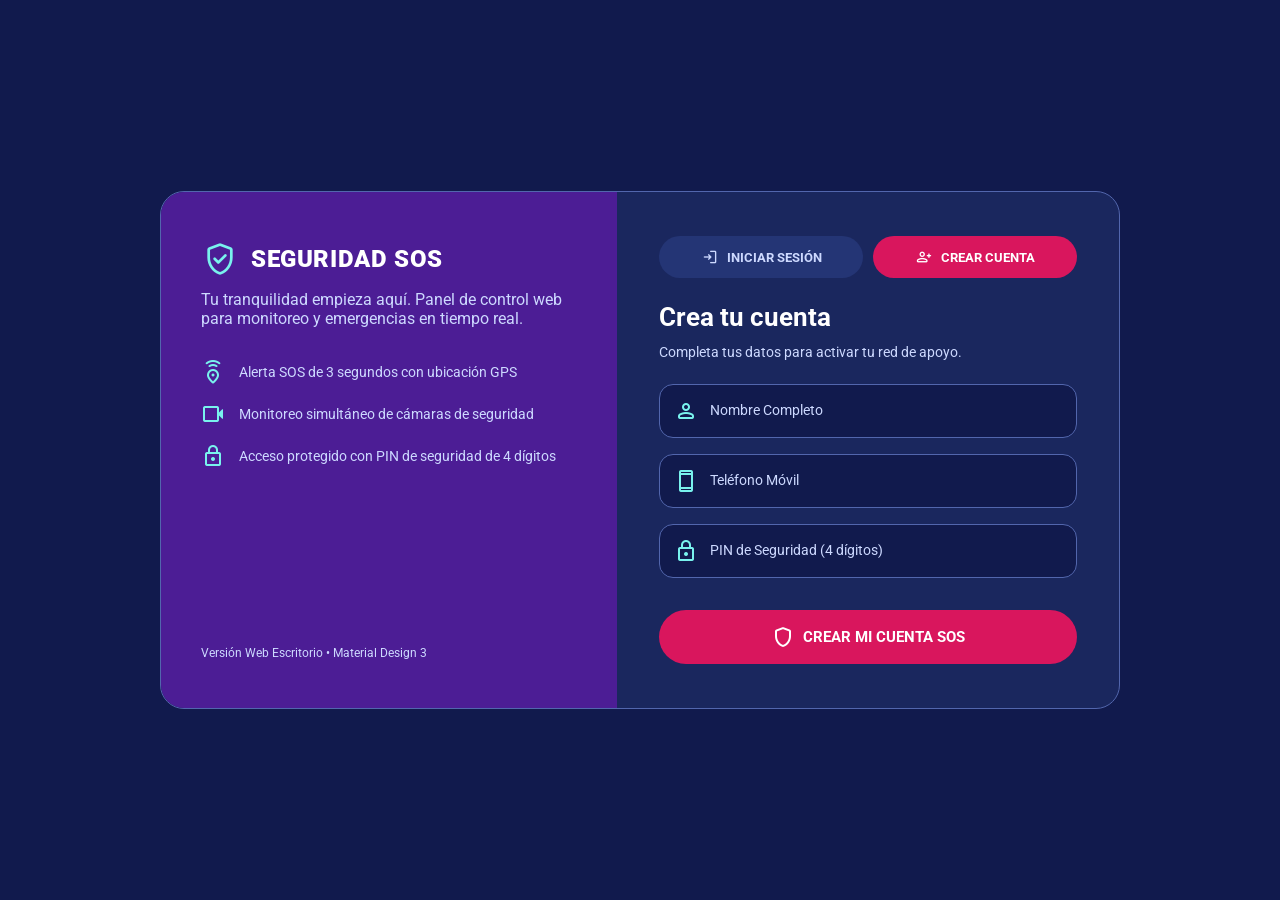
==== web/index.html @ 6afb874b "18 de noviembre actualizado" ====
<!DOCTYPE html>
<html lang="es">
<head>
    <meta charset="UTF-8">
    <meta name="viewport" content="width=device-width, initial-scale=1.0">
    <title>Seguridad SOS - Panel Web de Escritorio</title>
    <link rel="preconnect" href="https://fonts.googleapis.com">
    <link rel="preconnect" href="https://fonts.gstatic.com" crossorigin>
    <link href="https://fonts.googleapis.com/css2?family=Roboto:wght@400;500;700;900&display=swap" rel="stylesheet">
    <link href="https://fonts.googleapis.com/css2?family=Material+Symbols+Rounded:opsz,wght,FILL,GRAD@24,500,1,0" rel="stylesheet">
    <style>
        :root {
            /* Paleta de colores sólidos (Figma) */
            --bg-main: #111A4D;          /* Fondo principal */
            --bg-input-nav: #1A275E;     /* Campos y navegación */
            --bg-card: #243575;          /* Tarjetas y botones secundarios */
            --border-input: #5266AD;     /* Bordes de campos */
            --text-primary: #FFFFFF;     /* Títulos y texto principal */
            --text-secondary: #CDD9FF;   /* Texto secundario y descripciones */
            --accent-cyan: #79F2ED;      /* Enlaces y detalles destacados */
            --btn-primary: #D9165D;      /* Botones principales e indicadores activos */
            --zone-alert: #4C1D95;       /* Zonas de alerta y estados activos */
            --sos-red: #E11D48;          /* Botón circular SOS */
            --action-blue: #1665C1;      /* Acciones de llamar y compartir ubicación */

            --radius-xl: 24px;
            --radius-lg: 16px;
            --radius-pill: 100px;
        }

        * {
            box-sizing: border-box;
            margin: 0;
            padding: 0;
            font-family: 'Roboto', sans-serif;
        }

        body {
            background-color: var(--bg-main);
            color: var(--text-primary);
            min-height: 100vh;
            overflow-x: hidden;
        }

        /* Utilidades */
        .text-cyan { color: var(--accent-cyan); }
        .text-secondary { color: var(--text-secondary); }
        .text-sm { font-size: 14px; }
        .text-xs { font-size: 12px; }
        .mt-12 { margin-top: 12px; }
        .mt-16 { margin-top: 16px; }
        .mt-24 { margin-top: 24px; }

        /* =========================================================
           1. VISTA DE AUTENTICACIÓN (ESCRITORIO CENTRADO 2 COLUMNAS)
           ========================================================= */
        .auth-wrapper {
            min-height: 100vh;
            display: flex;
            align-items: center;
            justify-content: center;
            padding: 32px;
        }

        .auth-container {
            width: 100%;
            max-width: 960px;
            background-color: var(--bg-input-nav);
            border: 1px solid var(--border-input);
            border-radius: var(--radius-xl);
            display: grid;
            grid-template-columns: 1fr 1.1fr;
            overflow: hidden;
        }

        .auth-brand-panel {
            background-color: var(--zone-alert);
            padding: 48px 40px;
            display: flex;
            flex-direction: column;
            justify-content: space-between;
        }

        .brand-logo {
            display: flex;
            align-items: center;
            gap: 12px;
        }
        .brand-logo .material-symbols-rounded {
            font-size: 38px;
            color: var(--accent-cyan);
        }
        .brand-logo h1 {
            font-size: 24px;
            font-weight: 900;
            letter-spacing: 0.6px;
        }

        .brand-features {
            margin-top: 32px;
            display: flex;
            flex-direction: column;
            gap: 18px;
        }
        .brand-feature-item {
            display: flex;
            align-items: center;
            gap: 14px;
            font-size: 14px;
            color: var(--text-secondary);
        }

        .auth-form-panel {
            padding: 44px 42px;
        }

        .md3-tabs {
            display: flex;
            gap: 10px;
            margin-bottom: 24px;
        }
        .tab-btn {
            flex: 1;
            background-color: var(--bg-card);
            color: var(--text-secondary);
            border: none;
            border-radius: var(--radius-pill);
            padding: 12px 16px;
            font-size: 13px;
            font-weight: 700;
            cursor: pointer;
            display: flex;
            align-items: center;
            justify-content: center;
            gap: 8px;
        }
        .tab-btn.active {
            background-color: var(--btn-primary);
            color: var(--text-primary);
        }

        .auth-form { display: none; }
        .auth-form.active { display: block; }

        /* Campos de texto */
        .md3-text-field {
            position: relative;
            background-color: var(--bg-main);
            border: 1.5px solid var(--border-input);
            border-radius: 14px;
            margin-bottom: 16px;
            display: flex;
            align-items: center;
            padding: 8px 14px;
        }
        .md3-text-field:focus-within {
            border-color: var(--accent-cyan);
        }
        .md3-text-field .icon {
            color: var(--accent-cyan);
            margin-right: 12px;
        }
        .md3-text-field input {
            background: transparent;
            border: none;
            color: var(--text-primary);
            width: 100%;
            padding: 14px 0 4px;
            font-size: 15px;
            outline: none;
        }
        .md3-text-field label {
            position: absolute;
            left: 50px;
            top: 17px;
            color: var(--text-secondary);
            font-size: 14px;
            transition: 0.2s;
            pointer-events: none;
        }
        .md3-text-field input:focus ~ label,
        .md3-text-field input:not(:placeholder-shown) ~ label {
            top: 5px;
            font-size: 11px;
            color: var(--accent-cyan);
        }

        /* Botones */
        .md3-btn-primary {
            background-color: var(--btn-primary);
            color: var(--text-primary);
            border: none;
            width: 100%;
            padding: 15px 20px;
            border-radius: var(--radius-pill);
            font-size: 15px;
            font-weight: 700;
            cursor: pointer;
            display: inline-flex;
            align-items: center;
            justify-content: center;
            gap: 8px;
        }
        .md3-btn-secondary {
            background-color: var(--bg-card);
            color: var(--accent-cyan);
            border: none;
            padding: 13px 20px;
            border-radius: var(--radius-pill);
            font-size: 14px;
            font-weight: 700;
            cursor: pointer;
            display: inline-flex;
            align-items: center;
            justify-content: center;
            gap: 8px;
        }

        /* =========================================================
           2. LAYOUT PRINCIPAL DE ESCRITORIO (SIDEBAR + CONTENIDO)
           ========================================================= */
        .dashboard-layout {
            display: none;
            min-height: 100vh;
        }
        .dashboard-layout.active {
            display: grid;
            grid-template-columns: 260px 1fr;
        }

        /* Barra Lateral */
        .sidebar {
            background-color: var(--bg-input-nav);
            border-right: 1px solid var(--border-input);
            padding: 28px 20px;
            display: flex;
            flex-direction: column;
            justify-content: space-between;
            position: sticky;
            top: 0;
            height: 100vh;
        }

        .sidebar-nav {
            display: flex;
            flex-direction: column;
            gap: 8px;
            margin-top: 32px;
        }

        .nav-link {
            background: transparent;
            border: none;
            color: var(--text-secondary);
            padding: 14px 16px;
            border-radius: var(--radius-pill);
            font-size: 15px;
            font-weight: 500;
            cursor: pointer;
            display: flex;
            align-items: center;
            gap: 12px;
            text-align: left;
            width: 100%;
        }
        .nav-link:hover {
            background-color: var(--bg-card);
            color: var(--text-primary);
        }
        .nav-link.active {
            background-color: var(--btn-primary);
            color: var(--text-primary);
            font-weight: 700;
        }

        /* Área de Contenido Principal */
        .main-content {
            padding: 32px 40px;
            max-width: 1280px;
            width: 100%;
            margin: 0 auto;
        }

        .topbar {
            display: flex;
            justify-content: space-between;
            align-items: center;
            margin-bottom: 28px;
            padding-bottom: 18px;
            border-bottom: 1px solid var(--bg-card);
        }

        .status-pill {
            background-color: var(--zone-alert);
            color: var(--accent-cyan);
            padding: 8px 16px;
            border-radius: var(--radius-pill);
            font-size: 13px;
            font-weight: 700;
            display: flex;
            align-items: center;
            gap: 8px;
        }

        .view-section { display: none; }
        .view-section.active { display: block; animation: fadeIn 0.25s ease; }
        @keyframes fadeIn { from { opacity: 0; transform: translateY(6px); } to { opacity: 1; transform: translateY(0); } }

        /* Grid de Inicio (2 Columnas) */
        .home-grid {
            display: grid;
            grid-template-columns: 1.1fr 1fr;
            gap: 24px;
            align-items: start;
        }

        .sos-zone {
            background-color: var(--zone-alert);
            border-radius: var(--radius-xl);
            padding: 36px 24px;
            text-align: center;
        }
        .sos-wrapper {
            position: relative;
            width: 220px;
            height: 220px;
            margin: 0 auto 18px;
            display: flex;
            align-items: center;
            justify-content: center;
        }
        .progress-ring {
            position: absolute;
            inset: 0;
            width: 220px;
            height: 220px;
            transform: rotate(-90deg);
        }
        .progress-ring-circle {
            fill: transparent;
            stroke: var(--accent-cyan);
            stroke-width: 7;
            stroke-dasharray: 628.32;
            stroke-dashoffset: 628.32;
            transition: stroke-dashoffset 0.05s linear;
        }
        .sos-btn {
            width: 186px;
            height: 186px;
            border-radius: 50%;
            background-color: var(--sos-red);
            color: var(--text-primary);
            border: 6px solid #FFFFFF;
            display: flex;
            flex-direction: column;
            align-items: center;
            justify-content: center;
            cursor: pointer;
            z-index: 2;
            user-select: none;
        }
        .sos-btn:active { transform: scale(0.96); }
        .sos-text { font-size: 48px; font-weight: 900; line-height: 1; }
        .sos-subtext { font-size: 12px; font-weight: 700; margin-top: 6px; letter-spacing: 1px; }

        /* Tarjetas y Acciones */
        .section-title {
            font-size: 12px;
            font-weight: 700;
            letter-spacing: 1px;
            color: var(--accent-cyan);
            margin-bottom: 12px;
            text-transform: uppercase;
        }
        .actions-grid {
            display: grid;
            grid-template-columns: 1fr 1fr;
            gap: 14px;
        }
        .action-card {
            background-color: var(--action-blue);
            color: var(--text-primary);
            border: none;
            border-radius: var(--radius-lg);
            padding: 20px;
            display: flex;
            flex-direction: column;
            gap: 10px;
            font-size: 15px;
            font-weight: 700;
            cursor: pointer;
            text-align: left;
        }
        .md3-card {
            background-color: var(--bg-card);
            border-radius: var(--radius-lg);
            padding: 20px;
        }
        .contact-row {
            display: flex;
            justify-content: space-between;
            align-items: center;
            padding: 12px 0;
            border-bottom: 1px solid var(--bg-input-nav);
        }
        .contact-row:last-child { border-bottom: none; }

        /* Grid de Cámaras (3 Columnas en PC) */
        .cameras-header {
            display: flex;
            justify-content: space-between;
            align-items: center;
            flex-wrap: wrap;
            gap: 16px;
            margin-bottom: 24px;
        }
        .md3-chip-group {
            display: flex;
            gap: 10px;
        }
        .md3-chip {
            background-color: var(--bg-card);
            color: var(--text-secondary);
            border: none;
            padding: 10px 18px;
            border-radius: var(--radius-pill);
            font-size: 13px;
            font-weight: 700;
            cursor: pointer;
        }
        .md3-chip.active {
            background-color: var(--btn-primary);
            color: var(--text-primary);
        }
        .cameras-grid {
            display: grid;
            grid-template-columns: repeat(3, 1fr);
            gap: 20px;
        }
        .camera-feed {
            height: 180px;
            background-color: var(--bg-input-nav);
            border-radius: 12px;
            position: relative;
            display: flex;
            align-items: center;
            justify-content: center;
            margin-bottom: 14px;
        }
        .status-badge {
            position: absolute;
            top: 12px;
            left: 12px;
            background-color: var(--zone-alert);
            color: var(--accent-cyan);
            padding: 4px 10px;
            border-radius: var(--radius-pill);
            font-size: 11px;
            font-weight: 700;
        }
        .status-badge.rec {
            background-color: var(--sos-red);
            color: var(--text-primary);
        }
        .icon-btn {
            background: none;
            border: none;
            color: var(--accent-cyan);
            cursor: pointer;
        }

        /* Grid de Perfil (2 Columnas) */
        .profile-grid {
            display: grid;
            grid-template-columns: 1fr 1fr;
            gap: 24px;
        }
        .profile-item {
            display: flex;
            align-items: center;
            gap: 14px;
            padding: 14px 0;
            border-bottom: 1px solid var(--bg-input-nav);
        }
        .profile-item:last-child { border-bottom: none; }

        /* Overlay de Alerta SOS */
        .alert-overlay {
            position: fixed;
            inset: 0;
            background-color: var(--sos-red);
            color: var(--text-primary);
            display: none;
            flex-direction: column;
            align-items: center;
            justify-content: center;
            text-align: center;
            padding: 32px;
            z-index: 300;
            gap: 18px;
        }
        .alert-overlay.active { display: flex; }

        /* Toast */
        .md3-toast {
            position: fixed;
            bottom: 28px;
            right: 28px;
            background-color: var(--zone-alert);
            color: var(--text-primary);
            border: 1px solid var(--accent-cyan);
            padding: 14px 20px;
            border-radius: var(--radius-pill);
            font-size: 14px;
            font-weight: 500;
            display: none;
            align-items: center;
            gap: 10px;
            z-index: 400;
        }
        .md3-toast.show { display: flex; }

        /* Adaptación para pantallas medianas */
        @media (max-width: 1024px) {
            .cameras-grid { grid-template-columns: repeat(2, 1fr); }
            .home-grid, .profile-grid, .auth-container { grid-template-columns: 1fr; }
        }
    </style>
</head>
<body>

    <!-- =========================================================
         PANTALLA DE AUTENTICACIÓN (LOGIN / REGISTRO)
         ========================================================= -->
    <div id="auth-view" class="auth-wrapper">
        <div class="auth-container">
            <div class="auth-brand-panel">
                <div>
                    <div class="brand-logo">
                        <span class="material-symbols-rounded">gpp_good</span>
                        <h1>SEGURIDAD SOS</h1>
                    </div>
                    <p class="text-secondary mt-12">Tu tranquilidad empieza aquí. Panel de control web para monitoreo y emergencias en tiempo real.</p>

                    <div class="brand-features">
                        <div class="brand-feature-item">
                            <span class="material-symbols-rounded text-cyan">emergency_share</span>
                            <span>Alerta SOS de 3 segundos con ubicación GPS</span>
                        </div>
                        <div class="brand-feature-item">
                            <span class="material-symbols-rounded text-cyan">videocam</span>
                            <span>Monitoreo simultáneo de cámaras de seguridad</span>
                        </div>
                        <div class="brand-feature-item">
                            <span class="material-symbols-rounded text-cyan">lock</span>
                            <span>Acceso protegido con PIN de seguridad de 4 dígitos</span>
                        </div>
                    </div>
                </div>
                <p class="text-xs text-secondary">Versión Web Escritorio • Material Design 3</p>
            </div>

            <div class="auth-form-panel">
                <div class="md3-tabs">
                    <button type="button" class="tab-btn" id="tab-login" onclick="switchAuthTab('login')">
                        <span class="material-symbols-rounded" style="font-size:18px;">login</span>
                        INICIAR SESIÓN
                    </button>
                    <button type="button" class="tab-btn active" id="tab-register" onclick="switchAuthTab('register')">
                        <span class="material-symbols-rounded" style="font-size:18px;">person_add</span>
                        CREAR CUENTA
                    </button>
                </div>

                <!-- Crear Cuenta -->
                <div id="form-register" class="auth-form active">
                    <h2 style="font-size:26px;">Crea tu cuenta</h2>
                    <p class="text-secondary text-sm mt-12">Completa tus datos para activar tu red de apoyo.</p>
                    <form class="mt-24" onsubmit="handleAuthSubmit(event, 'register')">
                        <div class="md3-text-field">
                            <span class="material-symbols-rounded icon">person</span>
                            <input type="text" id="reg-name" placeholder=" " required>
                            <label>Nombre Completo</label>
                        </div>
                        <div class="md3-text-field">
                            <span class="material-symbols-rounded icon">smartphone</span>
                            <input type="tel" id="reg-phone" placeholder=" " required>
                            <label>Teléfono Móvil</label>
                        </div>
                        <div class="md3-text-field">
                            <span class="material-symbols-rounded icon">lock</span>
                            <input type="password" id="reg-pin" placeholder=" " maxlength="4" pattern="[0-9]{4}" inputmode="numeric" required>
                            <label>PIN de Seguridad (4 dígitos)</label>
                        </div>
                        <button type="submit" class="md3-btn-primary mt-16">
                            <span class="material-symbols-rounded">shield</span>
                            CREAR MI CUENTA SOS
                        </button>
                    </form>
                </div>

                <!-- Iniciar Sesión -->
                <div id="form-login" class="auth-form">
                    <h2 style="font-size:26px;">Bienvenido de nuevo</h2>
                    <p class="text-secondary text-sm mt-12">Ingresa tu número y PIN para acceder al panel.</p>
                    <form class="mt-24" onsubmit="handleAuthSubmit(event, 'login')">
                        <div class="md3-text-field">
                            <span class="material-symbols-rounded icon">smartphone</span>
                            <input type="tel" id="login-phone" placeholder=" " required>
                            <label>Teléfono Móvil</label>
                        </div>
                        <div class="md3-text-field">
                            <span class="material-symbols-rounded icon">lock</span>
                            <input type="password" id="login-pin" placeholder=" " maxlength="4" pattern="[0-9]{4}" inputmode="numeric" required>
                            <label>PIN de Seguridad (4 dígitos)</label>
                        </div>
                        <p class="text-cyan text-sm" style="text-align:right; cursor:pointer;" onclick="showToast('Código de recuperación enviado por SMS')">¿Olvidaste tu PIN?</p>
                        <button type="submit" class="md3-btn-primary mt-16">
                            <span class="material-symbols-rounded">lock_open</span>
                            INICIAR SESIÓN
                        </button>
                    </form>
                </div>
            </div>
        </div>
    </div>

    <!-- =========================================================
         PANEL PRINCIPAL DE ESCRITORIO (SIDEBAR + VISTAS)
         ========================================================= -->
    <div id="dashboard-view" class="dashboard-layout">
        <!-- Barra Lateral -->
        <aside class="sidebar">
            <div>
                <div class="brand-logo">
                    <span class="material-symbols-rounded" style="font-size:30px; color:var(--btn-primary);">gpp_good</span>
                    <h1 style="font-size:18px;">SEGURIDAD SOS</h1>
                </div>

                <nav class="sidebar-nav">
                    <button type="button" class="nav-link active" id="nav-home" onclick="switchView('home')">
                        <span class="material-symbols-rounded">shield_alert</span>
                        Inicio / Alerta SOS
                    </button>
                    <button type="button" class="nav-link" id="nav-cameras" onclick="switchView('cameras')">
                        <span class="material-symbols-rounded">videocam</span>
                        Mis Cámaras
                    </button>
                    <button type="button" class="nav-link" id="nav-profile" onclick="switchView('profile')">
                        <span class="material-symbols-rounded">settings</span>
                        Mi Perfil
                    </button>
                </nav>
            </div>

            <button type="button" class="md3-btn-secondary" style="width:100%;" onclick="logout()">
                <span class="material-symbols-rounded">logout</span>
                Cerrar sesión
            </button>
        </aside>

        <!-- Contenido Principal -->
        <main class="main-content">
            <header class="topbar">
                <div>
                    <h2 id="topbar-greeting" style="font-size:26px;">Hola, Usuario</h2>
                    <p class="text-secondary text-sm">Tu red de apoyo y monitoreo está conectada.</p>
                </div>
                <div class="status-pill">
                    <span class="material-symbols-rounded" style="font-size:18px;">verified_user</span>
                    Protección GPS Activa
                </div>
            </header>

            <!-- VISTA: INICIO / SOS -->
            <section id="view-home" class="view-section active">
                <div class="home-grid">
                    <!-- Columna Izquierda: Botón SOS -->
                    <div class="sos-zone">
                        <div class="sos-wrapper">
                            <svg class="progress-ring">
                                <circle id="progress-circle" class="progress-ring-circle" cx="110" cy="110" r="100"></circle>
                            </svg>
                            <button type="button" class="sos-btn" id="btnSos">
                                <span class="sos-text">SOS</span>
                                <span class="sos-subtext">PEDIR AYUDA</span>
                            </button>
                        </div>
                        <p id="sos-status-label" style="font-weight:700; font-size:16px;">Mantén pulsado 3 segundos</p>
                        <p class="text-secondary text-sm mt-12">Envía una alerta inmediata y tus coordenadas GPS a la policía y a tus contactos de emergencia.</p>
                    </div>

                    <!-- Columna Derecha: Accesos Rápidos y Contactos -->
                    <div>
                        <h3 class="section-title">ACCESOS RÁPIDOS</h3>
                        <div class="actions-grid">
                            <button type="button" class="action-card" onclick="showToast('Iniciando llamada de emergencia al 911...')">
                                <span class="material-symbols-rounded text-cyan" style="font-size:28px;">call</span>
                                <span>Llamar al 911</span>
                            </button>
                            <button type="button" class="action-card" onclick="showToast('Ubicación en tiempo real compartida')">
                                <span class="material-symbols-rounded text-cyan" style="font-size:28px;">location_on</span>
                                <span>Compartir ubicación</span>
                            </button>
                        </div>

                        <div class="md3-card mt-16" style="display:flex; justify-content:space-between; align-items:center; cursor:pointer;" onclick="switchView('cameras')">
                            <div style="display:flex; align-items:center; gap:14px;">
                                <span class="material-symbols-rounded text-cyan" style="font-size:28px;">videocam</span>
                                <div>
                                    <div style="font-weight:700;">Ver cámaras de seguridad</div>
                                    <div class="text-secondary text-xs">3 dispositivos conectados en línea</div>
                                </div>
                            </div>
                            <span class="material-symbols-rounded text-cyan">chevron_right</span>
                        </div>

                        <div class="md3-card mt-16">
                            <h3 class="section-title" style="margin-bottom:8px;">CONTACTOS DE EMERGENCIA</h3>
                            <div class="contact-row">
                                <div>
                                    <div style="font-weight:700;">Monica Amaya</div>
                                    <div class="text-secondary text-xs">Hermana • Contacto principal</div>
                                </div>
                                <button type="button" class="icon-btn" onclick="showToast('Llamando a Monica Amaya...')">
                                    <span class="material-symbols-rounded">call</span>
                                </button>
                            </div>
                            <div class="contact-row">
                                <div>
                                    <div style="font-weight:700;">Carlos Pérez</div>
                                    <div class="text-secondary text-xs">Amigo • Contacto de apoyo</div>
                                </div>
                                <button type="button" class="icon-btn" onclick="showToast('Llamando a Carlos Pérez...')">
                                    <span class="material-symbols-rounded">call</span>
                                </button>
                            </div>
                        </div>
                    </div>
                </div>
            </section>

            <!-- VISTA: MIS CÁMARAS -->
            <section id="view-cameras" class="view-section">
                <div class="cameras-header">
                    <div class="md3-chip-group">
                        <button type="button" class="md3-chip active" onclick="filterCameras('all', this)">Todas (3)</button>
                        <button type="button" class="md3-chip" onclick="filterCameras('online', this)">En línea (2)</button>
                        <button type="button" class="md3-chip" onclick="filterCameras('recording', this)">Grabando (1)</button>
                    </div>
                    <button type="button" class="md3-btn-primary" style="width:auto;" onclick="showToast('Buscando nuevas cámaras en la red Wi-Fi...')">
                        <span class="material-symbols-rounded">add</span>
                        AÑADIR CÁMARA
                    </button>
                </div>

                <div class="cameras-grid">
                    <div class="md3-card camera-item online">
                        <div class="camera-feed">
                            <span class="status-badge">EN LÍNEA • CAM 01</span>
                            <span class="material-symbols-rounded" style="font-size:56px; color:var(--border-input);">videocam</span>
                        </div>
                        <div style="display:flex; justify-content:space-between; align-items:center;">
                            <div>
                                <div style="font-weight:700;">Entrada principal</div>
                                <div class="text-secondary text-xs">Resolución 1080p • 30fps</div>
                            </div>
                            <button type="button" class="icon-btn" onclick="showToast('Maximizando Entrada Principal')">
                                <span class="material-symbols-rounded">fullscreen</span>
                            </button>
                        </div>
                    </div>

                    <div class="md3-card camera-item online">
                        <div class="camera-feed">
                            <span class="status-badge">EN LÍNEA • CAM 02</span>
                            <span class="material-symbols-rounded" style="font-size:56px; color:var(--border-input);">yard</span>
                        </div>
                        <div style="display:flex; justify-content:space-between; align-items:center;">
                            <div>
                                <div style="font-weight:700;">Patio trasero</div>
                                <div class="text-secondary text-xs">Visión nocturna infrarroja activa</div>
                            </div>
                            <button type="button" class="icon-btn" onclick="showToast('Maximizando Patio Trasero')">
                                <span class="material-symbols-rounded">fullscreen</span>
                            </button>
                        </div>
                    </div>

                    <div class="md3-card camera-item recording">
                        <div class="camera-feed">
                            <span class="status-badge rec">REC • CAM 03</span>
                            <span class="material-symbols-rounded" style="font-size:56px; color:var(--border-input);">garage</span>
                        </div>
                        <div style="display:flex; justify-content:space-between; align-items:center;">
                            <div>
                                <div style="font-weight:700;">Garaje vehicular</div>
                                <div class="text-secondary text-xs">Detección de movimiento activada</div>
                            </div>
                            <button type="button" class="icon-btn" onclick="showToast('Maximizando Garaje')">
                                <span class="material-symbols-rounded">fullscreen</span>
                            </button>
                        </div>
                    </div>
                </div>
            </section>

            <!-- VISTA: MI PERFIL -->
            <section id="view-profile" class="view-section">
                <div class="profile-grid">
                    <div class="md3-card">
                        <h3 class="section-title">DATOS PERSONALES</h3>
                        <div class="profile-item">
                            <span class="material-symbols-rounded text-cyan">account_circle</span>
                            <div>
                                <div id="profile-name-display" style="font-weight:700;">Usuario</div>
                                <div class="text-secondary text-xs">Titular de la cuenta SOS</div>
                            </div>
                        </div>
                        <div class="profile-item">
                            <span class="material-symbols-rounded text-cyan">smartphone</span>
                            <div>
                                <div id="profile-phone-display" style="font-weight:700;">Sin registrar</div>
                                <div class="text-secondary text-xs">Teléfono móvil registrado</div>
                            </div>
                        </div>
                    </div>

                    <div class="md3-card">
                        <h3 class="section-title">SEGURIDAD Y EMERGENCIAS</h3>
                        <div class="profile-item">
                            <span class="material-symbols-rounded text-cyan">verified_user</span>
                            <div>
                                <div style="font-weight:700;">Protección Satelital GPS</div>
                                <div class="text-cyan text-xs">Activa (Precisión: 3 metros)</div>
                            </div>
                        </div>
                        <div class="profile-item">
                            <span class="material-symbols-rounded text-cyan">notifications_active</span>
                            <div>
                                <div style="font-weight:700;">Contactos de Emergencia</div>
                                <div class="text-secondary text-xs">2 contactos configurados</div>
                            </div>
                        </div>
                    </div>
                </div>
            </section>
        </main>
    </div>

    <!-- OVERLAY ALERTA SOS -->
    <div id="alert-overlay" class="alert-overlay">
        <span class="material-symbols-rounded" style="font-size:80px;">notifications_active</span>
        <h2 style="font-size:32px;">¡ALERTA SOS TRANSMITIDA!</h2>
        <p class="text-sm" style="max-width:460px;">Coordenadas GPS enviadas a la patrulla policial y a tus contactos de emergencia.</p>
        <button type="button" class="md3-btn-primary" style="width:auto; background:#FFFFFF; color:#E11D48; padding:16px 32px;" onclick="cancelSOSAlert()">
            <span class="material-symbols-rounded">close</span>
            DESACTIVAR ALERTA SOS
        </button>
    </div>

    <!-- TOAST -->
    <div id="md3-toast" class="md3-toast">
        <span class="material-symbols-rounded text-cyan" style="font-size:20px;">check_circle</span>
        <span id="toast-text">Notificación</span>
    </div>

    <script>
        let sosInterval = null;
        let sosElapsed = 0;
        const circumference = 2 * Math.PI * 100;

        function switchAuthTab(type) {
            document.getElementById('tab-login').classList.toggle('active', type === 'login');
            document.getElementById('tab-register').classList.toggle('active', type === 'register');
            document.getElementById('form-login').classList.toggle('active', type === 'login');
            document.getElementById('form-register').classList.toggle('active', type === 'register');
        }

        function handleAuthSubmit(event, type) {
            event.preventDefault();
            const phone = document.getElementById(type === 'register' ? 'reg-phone' : 'login-phone').value.trim();
            const name = type === 'register'
                ? (document.getElementById('reg-name').value.trim() || 'Usuario')
                : (document.getElementById('profile-name-display').textContent || 'Usuario');

            document.getElementById('topbar-greeting').textContent = `Hola, ${name}`;
            document.getElementById('profile-name-display').textContent = name;
            document.getElementById('profile-phone-display').textContent = phone;

            document.getElementById('auth-view').style.display = 'none';
            document.getElementById('dashboard-view').classList.add('active');
            switchView('home');
            showToast(type === 'register' ? `¡Bienvenido a Seguridad SOS, ${name}!` : 'Sesión iniciada correctamente');
        }

        function switchView(viewName) {
            document.querySelectorAll('.view-section').forEach(v => v.classList.remove('active'));
            document.getElementById(`view-${viewName}`).classList.add('active');

            document.querySelectorAll('.nav-link').forEach(n => n.classList.remove('active'));
            document.getElementById(`nav-${viewName}`).classList.add('active');
        }

        function filterCameras(filter, btn) {
            document.querySelectorAll('.md3-chip').forEach(c => c.classList.remove('active'));
            btn.classList.add('active');
            document.querySelectorAll('.camera-item').forEach(cam => {
                cam.style.display = (filter === 'all' || cam.classList.contains(filter)) ? 'block' : 'none';
            });
        }

        function logout() {
            document.getElementById('reg-pin').value = '';
            document.getElementById('login-pin').value = '';
            document.getElementById('dashboard-view').classList.remove('active');
            document.getElementById('auth-view').style.display = 'flex';
            showToast('Has cerrado sesión');
        }

        function showToast(msg) {
            const toast = document.getElementById('md3-toast');
            document.getElementById('toast-text').textContent = msg;
            toast.classList.add('show');
            clearTimeout(window._toastTimer);
            window._toastTimer = setTimeout(() => toast.classList.remove('show'), 2800);
        }

        // Botón SOS de 3 segundos
        const btnSos = document.getElementById('btnSos');
        const circle = document.getElementById('progress-circle');
        const statusLabel = document.getElementById('sos-status-label');

        function startSosHold(e) {
            e.preventDefault();
            cancelSosHold();
            sosElapsed = 0;
            sosInterval = setInterval(() => {
                sosElapsed += 50;
                const progress = Math.min(sosElapsed / 3000, 1);
                circle.style.strokeDashoffset = circumference * (1 - progress);
                const rem = Math.max(1, Math.ceil((3000 - sosElapsed) / 1000));
                statusLabel.textContent = `Enviando alerta en ${rem}s...`;
                if (sosElapsed >= 3000) {
                    cancelSosHold();
                    document.getElementById('alert-overlay').classList.add('active');
                }
            }, 50);
        }

        function cancelSosHold() {
            clearInterval(sosInterval);
            sosInterval = null;
            circle.style.strokeDashoffset = circumference;
            statusLabel.textContent = 'Mantén pulsado 3 segundos';
        }

        function cancelSOSAlert() {
            document.getElementById('alert-overlay').classList.remove('active');
            showToast('Alerta SOS desactivada');
        }

        btnSos.addEventListener('mousedown', startSosHold);
        btnSos.addEventListener('touchstart', startSosHold);
        btnSos.addEventListener('mouseup', cancelSosHold);
        btnSos.addEventListener('mouseleave', cancelSosHold);
        btnSos.addEventListener('touchend', cancelSosHold);
    </script>
</body>
</html>
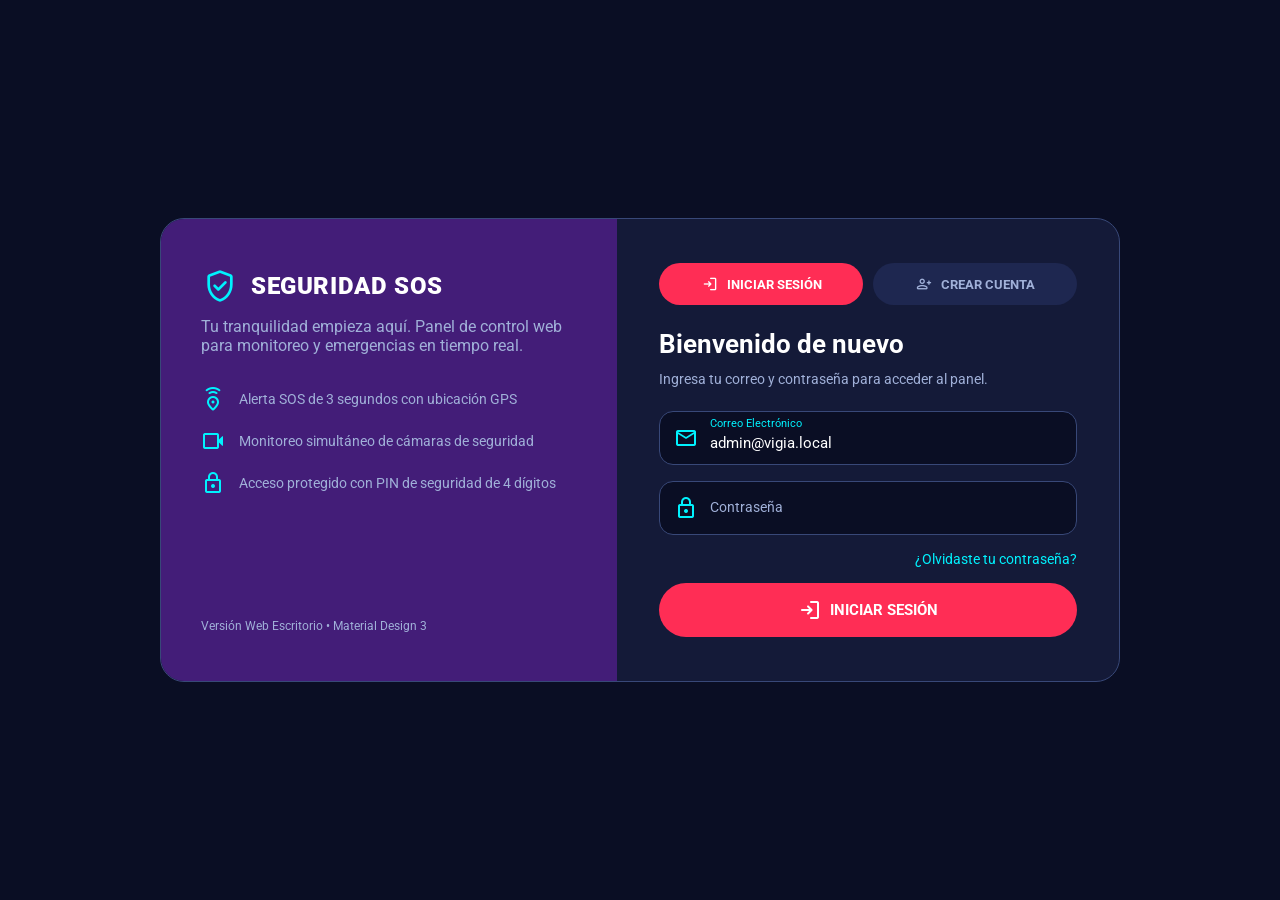
==== commit ac022358: "feat: Integracion PostgreSQL Vigia, login separado, MD3 Expressive, transiciones y 3 estados UX" ====
--- a/web/index.html
+++ b/web/index.html
@@ -1,5 +1,6 @@
 <!DOCTYPE html>
 <html lang="es">
+
 <head>
     <meta charset="UTF-8">
     <meta name="viewport" content="width=device-width, initial-scale=1.0">
@@ -7,21 +8,35 @@
     <link rel="preconnect" href="https://fonts.googleapis.com">
     <link rel="preconnect" href="https://fonts.gstatic.com" crossorigin>
     <link href="https://fonts.googleapis.com/css2?family=Roboto:wght@400;500;700;900&display=swap" rel="stylesheet">
-    <link href="https://fonts.googleapis.com/css2?family=Material+Symbols+Rounded:opsz,wght,FILL,GRAD@24,500,1,0" rel="stylesheet">
+    <link href="https://fonts.googleapis.com/css2?family=Material+Symbols+Rounded:opsz,wght,FILL,GRAD@24,500,1,0"
+        rel="stylesheet">
     <style>
         :root {
-            /* Paleta de colores sólidos (Figma) */
-            --bg-main: #111A4D;          /* Fondo principal */
-            --bg-input-nav: #1A275E;     /* Campos y navegación */
-            --bg-card: #243575;          /* Tarjetas y botones secundarios */
-            --border-input: #5266AD;     /* Bordes de campos */
-            --text-primary: #FFFFFF;     /* Títulos y texto principal */
-            --text-secondary: #CDD9FF;   /* Texto secundario y descripciones */
-            --accent-cyan: #79F2ED;      /* Enlaces y detalles destacados */
-            --btn-primary: #D9165D;      /* Botones principales e indicadores activos */
-            --zone-alert: #4C1D95;       /* Zonas de alerta y estados activos */
-            --sos-red: #E11D48;          /* Botón circular SOS */
-            --action-blue: #1665C1;      /* Acciones de llamar y compartir ubicación */
+            /* Paleta Material Design 3 Expressive (Colores Vívidos y Elegantes) */
+            --bg-main: #0A0E24;
+            /* Midnight Obsidian */
+            --bg-input-nav: #141A38;
+            /* Superficie profunda */
+            --bg-card: #1E2750;
+            /* Tarjetas elevadas */
+            --border-input: #384878;
+            /* Bordes refinados */
+            --text-primary: #FFFFFF;
+            /* Títulos y texto principal */
+            --text-secondary: #A0B0D8;
+            /* Texto secundario y descripciones */
+            --accent-cyan: #00F2FE;
+            /* Cyan eléctrico vibrante */
+            --btn-primary: #FF2D55;
+            /* Rosa carmesí SOS Expressive */
+            --btn-primary-hover: #E11D48;
+            --zone-alert: #431D78;
+            /* Púrpura real para zonas de alerta */
+            --sos-red: #FF2D55;
+            /* Botón circular SOS */
+            --action-blue: #2563EB;
+            /* Acciones de llamar y compartir ubicación */
+            --glow-sos: 0 0 28px rgba(255, 45, 85, 0.45);
 
             --radius-xl: 24px;
             --radius-lg: 16px;
@@ -43,13 +58,33 @@
         }
 
         /* Utilidades */
-        .text-cyan { color: var(--accent-cyan); }
-        .text-secondary { color: var(--text-secondary); }
-        .text-sm { font-size: 14px; }
-        .text-xs { font-size: 12px; }
-        .mt-12 { margin-top: 12px; }
-        .mt-16 { margin-top: 16px; }
-        .mt-24 { margin-top: 24px; }
+        .text-cyan {
+            color: var(--accent-cyan);
+        }
+
+        .text-secondary {
+            color: var(--text-secondary);
+        }
+
+        .text-sm {
+            font-size: 14px;
+        }
+
+        .text-xs {
+            font-size: 12px;
+        }
+
+        .mt-12 {
+            margin-top: 12px;
+        }
+
+        .mt-16 {
+            margin-top: 16px;
+        }
+
+        .mt-24 {
+            margin-top: 24px;
+        }
 
         /* =========================================================
            1. VISTA DE AUTENTICACIÓN (ESCRITORIO CENTRADO 2 COLUMNAS)
@@ -86,10 +121,12 @@
             align-items: center;
             gap: 12px;
         }
+
         .brand-logo .material-symbols-rounded {
             font-size: 38px;
             color: var(--accent-cyan);
         }
+
         .brand-logo h1 {
             font-size: 24px;
             font-weight: 900;
@@ -102,6 +139,7 @@
             flex-direction: column;
             gap: 18px;
         }
+
         .brand-feature-item {
             display: flex;
             align-items: center;
@@ -119,6 +157,7 @@
             gap: 10px;
             margin-bottom: 24px;
         }
+
         .tab-btn {
             flex: 1;
             background-color: var(--bg-card);
@@ -134,13 +173,19 @@
             justify-content: center;
             gap: 8px;
         }
+
         .tab-btn.active {
             background-color: var(--btn-primary);
             color: var(--text-primary);
         }
 
-        .auth-form { display: none; }
-        .auth-form.active { display: block; }
+        .auth-form {
+            display: none;
+        }
+
+        .auth-form.active {
+            display: block;
+        }
 
         /* Campos de texto */
         .md3-text-field {
@@ -153,13 +198,16 @@
             align-items: center;
             padding: 8px 14px;
         }
+
         .md3-text-field:focus-within {
             border-color: var(--accent-cyan);
         }
+
         .md3-text-field .icon {
             color: var(--accent-cyan);
             margin-right: 12px;
         }
+
         .md3-text-field input {
             background: transparent;
             border: none;
@@ -169,6 +217,7 @@
             font-size: 15px;
             outline: none;
         }
+
         .md3-text-field label {
             position: absolute;
             left: 50px;
@@ -178,8 +227,9 @@
             transition: 0.2s;
             pointer-events: none;
         }
-        .md3-text-field input:focus ~ label,
-        .md3-text-field input:not(:placeholder-shown) ~ label {
+
+        .md3-text-field input:focus~label,
+        .md3-text-field input:not(:placeholder-shown)~label {
             top: 5px;
             font-size: 11px;
             color: var(--accent-cyan);
@@ -201,6 +251,7 @@
             justify-content: center;
             gap: 8px;
         }
+
         .md3-btn-secondary {
             background-color: var(--bg-card);
             color: var(--accent-cyan);
@@ -223,6 +274,7 @@
             display: none;
             min-height: 100vh;
         }
+
         .dashboard-layout.active {
             display: grid;
             grid-template-columns: 260px 1fr;
@@ -263,10 +315,12 @@
             text-align: left;
             width: 100%;
         }
+
         .nav-link:hover {
             background-color: var(--bg-card);
             color: var(--text-primary);
         }
+
         .nav-link.active {
             background-color: var(--btn-primary);
             color: var(--text-primary);
@@ -302,9 +356,285 @@
             gap: 8px;
         }
 
-        .view-section { display: none; }
-        .view-section.active { display: block; animation: fadeIn 0.25s ease; }
-        @keyframes fadeIn { from { opacity: 0; transform: translateY(6px); } to { opacity: 1; transform: translateY(0); } }
+        /* =========================================================
+           TRANSICIONES DE VISTA Y LOS 3 ESTADOS (MD3 EXPRESSIVE)
+           ========================================================= */
+        .view-section {
+            display: none;
+            opacity: 0;
+            will-change: transform, opacity;
+        }
+
+        .view-section.active {
+            display: block;
+            opacity: 1;
+            animation: desktopViewEnter 0.4s cubic-bezier(0.16, 1, 0.3, 1) forwards;
+        }
+
+        @keyframes desktopViewEnter {
+            0% {
+                opacity: 0;
+                transform: translateY(22px) scale(0.985);
+                filter: blur(3px);
+            }
+
+            100% {
+                opacity: 1;
+                transform: translateY(0) scale(1);
+                filter: blur(0);
+            }
+        }
+
+        /* Cascada de elementos escalonados */
+        .view-section.active .stagger-1 {
+            animation: staggerDesktop 0.45s cubic-bezier(0.16, 1, 0.3, 1) both 0.05s;
+        }
+
+        .view-section.active .stagger-2 {
+            animation: staggerDesktop 0.45s cubic-bezier(0.16, 1, 0.3, 1) both 0.12s;
+        }
+
+        .view-section.active .stagger-3 {
+            animation: staggerDesktop 0.45s cubic-bezier(0.16, 1, 0.3, 1) both 0.18s;
+        }
+
+        .view-section.active .stagger-4 {
+            animation: staggerDesktop 0.45s cubic-bezier(0.16, 1, 0.3, 1) both 0.24s;
+        }
+
+        @keyframes staggerDesktop {
+            0% {
+                opacity: 0;
+                transform: translateY(16px);
+            }
+
+            100% {
+                opacity: 1;
+                transform: translateY(0);
+            }
+        }
+
+        /* 1. ESTADO DE REPOSO (REST / IDLE) */
+        .live-dot {
+            width: 8px;
+            height: 8px;
+            border-radius: 50%;
+            background-color: var(--accent-cyan);
+            display: inline-block;
+            margin-right: 6px;
+            animation: liveDotBeacon 2s infinite ease-in-out;
+            vertical-align: middle;
+        }
+
+        @keyframes liveDotBeacon {
+
+            0%,
+            100% {
+                opacity: 1;
+                transform: scale(1);
+                box-shadow: 0 0 8px #00F2FE;
+            }
+
+            50% {
+                opacity: 0.35;
+                transform: scale(0.75);
+                box-shadow: 0 0 2px #00F2FE;
+            }
+        }
+
+        @keyframes sosReposoBreathing {
+
+            0%,
+            100% {
+                box-shadow: 0 0 24px rgba(255, 45, 85, 0.35), 0 8px 24px rgba(0, 0, 0, 0.5);
+                transform: scale(1);
+            }
+
+            50% {
+                box-shadow: 0 0 48px rgba(255, 45, 85, 0.65), 0 12px 34px rgba(0, 0, 0, 0.6);
+                transform: scale(1.02);
+            }
+        }
+
+        /* 2. ESTADO DE INTERACCIÓN (HOVER / FOCUS) */
+        .md3-btn-primary,
+        .md3-btn-secondary,
+        .action-card,
+        .md3-card,
+        .tab-btn,
+        .nav-link,
+        .md3-chip {
+            transition: all 0.24s cubic-bezier(0.2, 0.9, 0.2, 1);
+            position: relative;
+            overflow: hidden;
+        }
+
+        .md3-btn-primary:hover {
+            background-color: var(--btn-primary-hover);
+            transform: translateY(-2px) scale(1.015);
+            box-shadow: 0 8px 25px rgba(255, 45, 85, 0.55), 0 0 14px rgba(0, 242, 254, 0.35);
+        }
+
+        .md3-btn-secondary:hover {
+            background-color: rgba(0, 242, 254, 0.14);
+            outline: 1px solid var(--accent-cyan);
+            transform: translateY(-2px);
+            box-shadow: 0 6px 20px rgba(0, 242, 254, 0.25);
+        }
+
+        .action-card:hover {
+            transform: translateY(-3px) scale(1.02);
+            box-shadow: 0 12px 28px rgba(37, 99, 235, 0.45);
+            outline: 1.5px solid var(--accent-cyan);
+        }
+
+        .md3-card:hover {
+            transform: translateY(-3px);
+            border: 1px solid rgba(0, 242, 254, 0.5);
+            box-shadow: 0 14px 30px rgba(0, 0, 0, 0.45), 0 0 16px rgba(0, 242, 254, 0.12);
+        }
+
+        .nav-link:hover:not(.active) {
+            background-color: var(--bg-card);
+            color: var(--text-primary);
+            transform: translateX(4px);
+        }
+
+        .tab-btn:hover:not(.active),
+        .md3-chip:hover:not(.active) {
+            background-color: #28346A;
+            color: var(--text-primary);
+            transform: translateY(-1px);
+        }
+
+        /* 3. ESTADO DE ACCIÓN (ACTIVE / PRESSED / TRIGGER / FEEDBACK) */
+        .md3-btn-primary:active,
+        .md3-btn-secondary:active,
+        .action-card:active,
+        .tab-btn:active,
+        .md3-chip:active {
+            transform: scale(0.96) translateY(1px) !important;
+            box-shadow: 0 2px 6px rgba(0, 0, 0, 0.6) !important;
+            transition: transform 0.08s ease, box-shadow 0.08s ease;
+        }
+
+        /* Ripple Effect */
+        .md3-ripple {
+            position: absolute;
+            border-radius: 50%;
+            background: rgba(255, 255, 255, 0.35);
+            transform: scale(0);
+            animation: rippleEffect 0.55s ease-out;
+            pointer-events: none;
+        }
+
+        @keyframes rippleEffect {
+            to {
+                transform: scale(3.5);
+                opacity: 0;
+            }
+        }
+
+        /* Botón SOS en Acción (Mantenido) */
+        .sos-btn.holding {
+            animation: sosAccionHeartbeat 0.35s infinite ease-in-out !important;
+            box-shadow: 0 0 70px rgba(255, 45, 85, 0.95), 0 0 120px rgba(0, 242, 254, 0.6) !important;
+            border-color: var(--accent-cyan) !important;
+        }
+
+        @keyframes sosAccionHeartbeat {
+
+            0%,
+            100% {
+                transform: scale(0.96);
+            }
+
+            50% {
+                transform: scale(1.035);
+            }
+        }
+
+        /* Sacudida de error */
+        @keyframes shakeErrorAction {
+
+            0%,
+            100% {
+                transform: translateX(0);
+            }
+
+            20%,
+            60% {
+                transform: translateX(-8px);
+            }
+
+            40%,
+            80% {
+                transform: translateX(8px);
+            }
+        }
+
+        .shake-error {
+            animation: shakeErrorAction 0.4s cubic-bezier(0.36, 0.07, 0.19, 0.97) both;
+            border-color: var(--sos-red) !important;
+        }
+
+        /* Toast con Rebote Elástico en Acción */
+        @keyframes toastActionBounce {
+            0% {
+                transform: translate(-50%, 50px) scale(0.85);
+                opacity: 0;
+            }
+
+            60% {
+                transform: translate(-50%, -8px) scale(1.03);
+                opacity: 1;
+            }
+
+            85% {
+                transform: translate(-50%, 2px) scale(0.99);
+            }
+
+            100% {
+                transform: translate(-50%, 0) scale(1);
+                opacity: 1;
+            }
+        }
+
+        .md3-toast.show {
+            display: flex;
+            animation: toastActionBounce 0.42s cubic-bezier(0.175, 0.885, 0.32, 1.275) forwards;
+        }
+
+        /* Ondas de Radar en Alerta SOS */
+        .radar-wave {
+            position: absolute;
+            width: 140px;
+            height: 140px;
+            border-radius: 50%;
+            border: 3px solid rgba(255, 255, 255, 0.7);
+            animation: radarWaveExpand 1.6s infinite ease-out;
+            pointer-events: none;
+        }
+
+        .radar-wave:nth-child(2) {
+            animation-delay: 0.5s;
+        }
+
+        .radar-wave:nth-child(3) {
+            animation-delay: 1.0s;
+        }
+
+        @keyframes radarWaveExpand {
+            0% {
+                transform: scale(0.6);
+                opacity: 0.9;
+            }
+
+            100% {
+                transform: scale(2.4);
+                opacity: 0;
+            }
+        }
 
         /* Grid de Inicio (2 Columnas) */
         .home-grid {
@@ -320,6 +650,7 @@
             padding: 36px 24px;
             text-align: center;
         }
+
         .sos-wrapper {
             position: relative;
             width: 220px;
@@ -329,6 +660,7 @@
             align-items: center;
             justify-content: center;
         }
+
         .progress-ring {
             position: absolute;
             inset: 0;
@@ -336,6 +668,7 @@
             height: 220px;
             transform: rotate(-90deg);
         }
+
         .progress-ring-circle {
             fill: transparent;
             stroke: var(--accent-cyan);
@@ -343,7 +676,9 @@
             stroke-dasharray: 628.32;
             stroke-dashoffset: 628.32;
             transition: stroke-dashoffset 0.05s linear;
-        }
+            filter: drop-shadow(0 0 8px var(--accent-cyan));
+        }
+
         .sos-btn {
             width: 186px;
             height: 186px;
@@ -358,10 +693,31 @@
             cursor: pointer;
             z-index: 2;
             user-select: none;
-        }
-        .sos-btn:active { transform: scale(0.96); }
-        .sos-text { font-size: 48px; font-weight: 900; line-height: 1; }
-        .sos-subtext { font-size: 12px; font-weight: 700; margin-top: 6px; letter-spacing: 1px; }
+            animation: sosReposoBreathing 3.2s infinite ease-in-out;
+            transition: all 0.25s cubic-bezier(0.2, 0.9, 0.2, 1);
+        }
+
+        .sos-btn:hover {
+            transform: scale(1.035);
+            box-shadow: 0 0 55px rgba(255, 45, 85, 0.85), 0 0 95px rgba(255, 45, 85, 0.45);
+        }
+
+        .sos-btn:active {
+            transform: scale(0.95);
+        }
+
+        .sos-text {
+            font-size: 48px;
+            font-weight: 900;
+            line-height: 1;
+        }
+
+        .sos-subtext {
+            font-size: 12px;
+            font-weight: 700;
+            margin-top: 6px;
+            letter-spacing: 1px;
+        }
 
         /* Tarjetas y Acciones */
         .section-title {
@@ -372,11 +728,13 @@
             margin-bottom: 12px;
             text-transform: uppercase;
         }
+
         .actions-grid {
             display: grid;
             grid-template-columns: 1fr 1fr;
             gap: 14px;
         }
+
         .action-card {
             background-color: var(--action-blue);
             color: var(--text-primary);
@@ -391,11 +749,13 @@
             cursor: pointer;
             text-align: left;
         }
+
         .md3-card {
             background-color: var(--bg-card);
             border-radius: var(--radius-lg);
             padding: 20px;
         }
+
         .contact-row {
             display: flex;
             justify-content: space-between;
@@ -403,7 +763,10 @@
             padding: 12px 0;
             border-bottom: 1px solid var(--bg-input-nav);
         }
-        .contact-row:last-child { border-bottom: none; }
+
+        .contact-row:last-child {
+            border-bottom: none;
+        }
 
         /* Grid de Cámaras (3 Columnas en PC) */
         .cameras-header {
@@ -414,10 +777,12 @@
             gap: 16px;
             margin-bottom: 24px;
         }
+
         .md3-chip-group {
             display: flex;
             gap: 10px;
         }
+
         .md3-chip {
             background-color: var(--bg-card);
             color: var(--text-secondary);
@@ -428,15 +793,18 @@
             font-weight: 700;
             cursor: pointer;
         }
+
         .md3-chip.active {
             background-color: var(--btn-primary);
             color: var(--text-primary);
         }
+
         .cameras-grid {
             display: grid;
             grid-template-columns: repeat(3, 1fr);
             gap: 20px;
         }
+
         .camera-feed {
             height: 180px;
             background-color: var(--bg-input-nav);
@@ -447,6 +815,7 @@
             justify-content: center;
             margin-bottom: 14px;
         }
+
         .status-badge {
             position: absolute;
             top: 12px;
@@ -458,10 +827,12 @@
             font-size: 11px;
             font-weight: 700;
         }
+
         .status-badge.rec {
             background-color: var(--sos-red);
             color: var(--text-primary);
         }
+
         .icon-btn {
             background: none;
             border: none;
@@ -475,6 +846,7 @@
             grid-template-columns: 1fr 1fr;
             gap: 24px;
         }
+
         .profile-item {
             display: flex;
             align-items: center;
@@ -482,7 +854,10 @@
             padding: 14px 0;
             border-bottom: 1px solid var(--bg-input-nav);
         }
-        .profile-item:last-child { border-bottom: none; }
+
+        .profile-item:last-child {
+            border-bottom: none;
+        }
 
         /* Overlay de Alerta SOS */
         .alert-overlay {
@@ -499,7 +874,10 @@
             z-index: 300;
             gap: 18px;
         }
-        .alert-overlay.active { display: flex; }
+
+        .alert-overlay.active {
+            display: flex;
+        }
 
         /* Toast */
         .md3-toast {
@@ -518,15 +896,26 @@
             gap: 10px;
             z-index: 400;
         }
-        .md3-toast.show { display: flex; }
+
+        .md3-toast.show {
+            display: flex;
+        }
 
         /* Adaptación para pantallas medianas */
         @media (max-width: 1024px) {
-            .cameras-grid { grid-template-columns: repeat(2, 1fr); }
-            .home-grid, .profile-grid, .auth-container { grid-template-columns: 1fr; }
+            .cameras-grid {
+                grid-template-columns: repeat(2, 1fr);
+            }
+
+            .home-grid,
+            .profile-grid,
+            .auth-container {
+                grid-template-columns: 1fr;
+            }
         }
     </style>
 </head>
+
 <body>
 
     <!-- =========================================================
@@ -540,7 +929,8 @@
                         <span class="material-symbols-rounded">gpp_good</span>
                         <h1>SEGURIDAD SOS</h1>
                     </div>
-                    <p class="text-secondary mt-12">Tu tranquilidad empieza aquí. Panel de control web para monitoreo y emergencias en tiempo real.</p>
+                    <p class="text-secondary mt-12">Tu tranquilidad empieza aquí. Panel de control web para monitoreo y
+                        emergencias en tiempo real.</p>
 
                     <div class="brand-features">
                         <div class="brand-feature-item">
@@ -562,20 +952,44 @@
 
             <div class="auth-form-panel">
                 <div class="md3-tabs">
-                    <button type="button" class="tab-btn" id="tab-login" onclick="switchAuthTab('login')">
+                    <button type="button" class="tab-btn active" id="tab-login" onclick="switchAuthTab('login')">
                         <span class="material-symbols-rounded" style="font-size:18px;">login</span>
                         INICIAR SESIÓN
                     </button>
-                    <button type="button" class="tab-btn active" id="tab-register" onclick="switchAuthTab('register')">
+                    <button type="button" class="tab-btn" id="tab-register" onclick="switchAuthTab('register')">
                         <span class="material-symbols-rounded" style="font-size:18px;">person_add</span>
                         CREAR CUENTA
                     </button>
                 </div>
 
+                <!-- Iniciar Sesión (Activo por defecto) -->
+                <div id="form-login" class="auth-form active">
+                    <h2 style="font-size:26px;">Bienvenido de nuevo</h2>
+                    <p class="text-secondary text-sm mt-12">Ingresa tu correo y contraseña para acceder al panel.</p>
+                    <form class="mt-24" onsubmit="handleAuthSubmit(event, 'login')">
+                        <div class="md3-text-field">
+                            <span class="material-symbols-rounded icon">mail</span>
+                            <input type="email" id="login-email" placeholder=" " value="admin@vigia.local" required>
+                            <label>Correo Electrónico</label>
+                        </div>
+                        <div class="md3-text-field">
+                            <span class="material-symbols-rounded icon">lock</span>
+                            <input type="password" id="login-password" placeholder=" " required>
+                            <label>Contraseña</label>
+                        </div>
+                        <p class="text-cyan text-sm" style="text-align:right; cursor:pointer;"
+                            onclick="showToast('Código de recuperación enviado')">¿Olvidaste tu contraseña?</p>
+                        <button type="submit" class="md3-btn-primary mt-16">
+                            <span class="material-symbols-rounded">login</span>
+                            INICIAR SESIÓN
+                        </button>
+                    </form>
+                </div>
+
                 <!-- Crear Cuenta -->
-                <div id="form-register" class="auth-form active">
-                    <h2 style="font-size:26px;">Crea tu cuenta</h2>
-                    <p class="text-secondary text-sm mt-12">Completa tus datos para activar tu red de apoyo.</p>
+                <div id="form-register" class="auth-form">
+                    <h2 style="font-size:26px;">Crea tu cuenta SOS</h2>
+                    <p class="text-secondary text-sm mt-12">Completa tus datos para activar tu red de apoyo 24/7.</p>
                     <form class="mt-24" onsubmit="handleAuthSubmit(event, 'register')">
                         <div class="md3-text-field">
                             <span class="material-symbols-rounded icon">person</span>
@@ -588,36 +1002,18 @@
                             <label>Teléfono Móvil</label>
                         </div>
                         <div class="md3-text-field">
+                            <span class="material-symbols-rounded icon">mail</span>
+                            <input type="email" id="reg-email" placeholder=" " required>
+                            <label>Correo Electrónico</label>
+                        </div>
+                        <div class="md3-text-field">
                             <span class="material-symbols-rounded icon">lock</span>
-                            <input type="password" id="reg-pin" placeholder=" " maxlength="4" pattern="[0-9]{4}" inputmode="numeric" required>
-                            <label>PIN de Seguridad (4 dígitos)</label>
+                            <input type="password" id="reg-password" placeholder=" " required>
+                            <label>Contraseña de seguridad</label>
                         </div>
                         <button type="submit" class="md3-btn-primary mt-16">
                             <span class="material-symbols-rounded">shield</span>
                             CREAR MI CUENTA SOS
-                        </button>
-                    </form>
-                </div>
-
-                <!-- Iniciar Sesión -->
-                <div id="form-login" class="auth-form">
-                    <h2 style="font-size:26px;">Bienvenido de nuevo</h2>
-                    <p class="text-secondary text-sm mt-12">Ingresa tu número y PIN para acceder al panel.</p>
-                    <form class="mt-24" onsubmit="handleAuthSubmit(event, 'login')">
-                        <div class="md3-text-field">
-                            <span class="material-symbols-rounded icon">smartphone</span>
-                            <input type="tel" id="login-phone" placeholder=" " required>
-                            <label>Teléfono Móvil</label>
-                        </div>
-                        <div class="md3-text-field">
-                            <span class="material-symbols-rounded icon">lock</span>
-                            <input type="password" id="login-pin" placeholder=" " maxlength="4" pattern="[0-9]{4}" inputmode="numeric" required>
-                            <label>PIN de Seguridad (4 dígitos)</label>
-                        </div>
-                        <p class="text-cyan text-sm" style="text-align:right; cursor:pointer;" onclick="showToast('Código de recuperación enviado por SMS')">¿Olvidaste tu PIN?</p>
-                        <button type="submit" class="md3-btn-primary mt-16">
-                            <span class="material-symbols-rounded">lock_open</span>
-                            INICIAR SESIÓN
                         </button>
                     </form>
                 </div>
@@ -633,7 +1029,8 @@
         <aside class="sidebar">
             <div>
                 <div class="brand-logo">
-                    <span class="material-symbols-rounded" style="font-size:30px; color:var(--btn-primary);">gpp_good</span>
+                    <span class="material-symbols-rounded"
+                        style="font-size:30px; color:var(--btn-primary);">gpp_good</span>
                     <h1 style="font-size:18px;">SEGURIDAD SOS</h1>
                 </div>
 
@@ -679,7 +1076,8 @@
                     <div class="sos-zone">
                         <div class="sos-wrapper">
                             <svg class="progress-ring">
-                                <circle id="progress-circle" class="progress-ring-circle" cx="110" cy="110" r="100"></circle>
+                                <circle id="progress-circle" class="progress-ring-circle" cx="110" cy="110" r="100">
+                                </circle>
                             </svg>
                             <button type="button" class="sos-btn" id="btnSos">
                                 <span class="sos-text">SOS</span>
@@ -687,24 +1085,30 @@
                             </button>
                         </div>
                         <p id="sos-status-label" style="font-weight:700; font-size:16px;">Mantén pulsado 3 segundos</p>
-                        <p class="text-secondary text-sm mt-12">Envía una alerta inmediata y tus coordenadas GPS a la policía y a tus contactos de emergencia.</p>
+                        <p class="text-secondary text-sm mt-12">Envía una alerta inmediata y tus coordenadas GPS a la
+                            policía y a tus contactos de emergencia.</p>
                     </div>
 
                     <!-- Columna Derecha: Accesos Rápidos y Contactos -->
                     <div>
                         <h3 class="section-title">ACCESOS RÁPIDOS</h3>
                         <div class="actions-grid">
-                            <button type="button" class="action-card" onclick="showToast('Iniciando llamada de emergencia al 911...')">
+                            <button type="button" class="action-card"
+                                onclick="showToast('Iniciando llamada de emergencia al 911...')">
                                 <span class="material-symbols-rounded text-cyan" style="font-size:28px;">call</span>
                                 <span>Llamar al 911</span>
                             </button>
-                            <button type="button" class="action-card" onclick="showToast('Ubicación en tiempo real compartida')">
-                                <span class="material-symbols-rounded text-cyan" style="font-size:28px;">location_on</span>
+                            <button type="button" class="action-card"
+                                onclick="showToast('Ubicación en tiempo real compartida')">
+                                <span class="material-symbols-rounded text-cyan"
+                                    style="font-size:28px;">location_on</span>
                                 <span>Compartir ubicación</span>
                             </button>
                         </div>
 
-                        <div class="md3-card mt-16" style="display:flex; justify-content:space-between; align-items:center; cursor:pointer;" onclick="switchView('cameras')">
+                        <div class="md3-card mt-16"
+                            style="display:flex; justify-content:space-between; align-items:center; cursor:pointer;"
+                            onclick="switchView('cameras')">
                             <div style="display:flex; align-items:center; gap:14px;">
                                 <span class="material-symbols-rounded text-cyan" style="font-size:28px;">videocam</span>
                                 <div>
@@ -722,7 +1126,8 @@
                                     <div style="font-weight:700;">Monica Amaya</div>
                                     <div class="text-secondary text-xs">Hermana • Contacto principal</div>
                                 </div>
-                                <button type="button" class="icon-btn" onclick="showToast('Llamando a Monica Amaya...')">
+                                <button type="button" class="icon-btn"
+                                    onclick="showToast('Llamando a Monica Amaya...')">
                                     <span class="material-symbols-rounded">call</span>
                                 </button>
                             </div>
@@ -731,7 +1136,8 @@
                                     <div style="font-weight:700;">Carlos Pérez</div>
                                     <div class="text-secondary text-xs">Amigo • Contacto de apoyo</div>
                                 </div>
-                                <button type="button" class="icon-btn" onclick="showToast('Llamando a Carlos Pérez...')">
+                                <button type="button" class="icon-btn"
+                                    onclick="showToast('Llamando a Carlos Pérez...')">
                                     <span class="material-symbols-rounded">call</span>
                                 </button>
                             </div>
@@ -744,21 +1150,26 @@
             <section id="view-cameras" class="view-section">
                 <div class="cameras-header">
                     <div class="md3-chip-group">
-                        <button type="button" class="md3-chip active" onclick="filterCameras('all', this)">Todas (3)</button>
-                        <button type="button" class="md3-chip" onclick="filterCameras('online', this)">En línea (2)</button>
-                        <button type="button" class="md3-chip" onclick="filterCameras('recording', this)">Grabando (1)</button>
+                        <button type="button" class="md3-chip active" onclick="filterCameras('all', this)">Todas
+                            (3)</button>
+                        <button type="button" class="md3-chip" onclick="filterCameras('online', this)">En línea
+                            (2)</button>
+                        <button type="button" class="md3-chip" onclick="filterCameras('recording', this)">Grabando
+                            (1)</button>
                     </div>
-                    <button type="button" class="md3-btn-primary" style="width:auto;" onclick="showToast('Buscando nuevas cámaras en la red Wi-Fi...')">
+                    <button type="button" class="md3-btn-primary" style="width:auto;"
+                        onclick="showToast('Buscando nuevas cámaras en la red Wi-Fi...')">
                         <span class="material-symbols-rounded">add</span>
                         AÑADIR CÁMARA
                     </button>
                 </div>
 
                 <div class="cameras-grid">
-                    <div class="md3-card camera-item online">
+                    <div class="md3-card camera-item online stagger-1">
                         <div class="camera-feed">
-                            <span class="status-badge">EN LÍNEA • CAM 01</span>
-                            <span class="material-symbols-rounded" style="font-size:56px; color:var(--border-input);">videocam</span>
+                            <span class="status-badge"><span class="live-dot"></span>EN LÍNEA • CAM 01</span>
+                            <span class="material-symbols-rounded"
+                                style="font-size:56px; color:var(--border-input);">videocam</span>
                         </div>
                         <div style="display:flex; justify-content:space-between; align-items:center;">
                             <div>
@@ -771,10 +1182,11 @@
                         </div>
                     </div>
 
-                    <div class="md3-card camera-item online">
+                    <div class="md3-card camera-item online stagger-2">
                         <div class="camera-feed">
-                            <span class="status-badge">EN LÍNEA • CAM 02</span>
-                            <span class="material-symbols-rounded" style="font-size:56px; color:var(--border-input);">yard</span>
+                            <span class="status-badge"><span class="live-dot"></span>EN LÍNEA • CAM 02</span>
+                            <span class="material-symbols-rounded"
+                                style="font-size:56px; color:var(--border-input);">yard</span>
                         </div>
                         <div style="display:flex; justify-content:space-between; align-items:center;">
                             <div>
@@ -787,10 +1199,12 @@
                         </div>
                     </div>
 
-                    <div class="md3-card camera-item recording">
+                    <div class="md3-card camera-item recording stagger-3">
                         <div class="camera-feed">
-                            <span class="status-badge rec">REC • CAM 03</span>
-                            <span class="material-symbols-rounded" style="font-size:56px; color:var(--border-input);">garage</span>
+                            <span class="status-badge rec"><span class="live-dot"
+                                    style="background-color:#FFFFFF;"></span>REC • CAM 03</span>
+                            <span class="material-symbols-rounded"
+                                style="font-size:56px; color:var(--border-input);">garage</span>
                         </div>
                         <div style="display:flex; justify-content:space-between; align-items:center;">
                             <div>
@@ -850,10 +1264,17 @@
 
     <!-- OVERLAY ALERTA SOS -->
     <div id="alert-overlay" class="alert-overlay">
-        <span class="material-symbols-rounded" style="font-size:80px;">notifications_active</span>
-        <h2 style="font-size:32px;">¡ALERTA SOS TRANSMITIDA!</h2>
-        <p class="text-sm" style="max-width:460px;">Coordenadas GPS enviadas a la patrulla policial y a tus contactos de emergencia.</p>
-        <button type="button" class="md3-btn-primary" style="width:auto; background:#FFFFFF; color:#E11D48; padding:16px 32px;" onclick="cancelSOSAlert()">
+        <div class="radar-wave"></div>
+        <div class="radar-wave"></div>
+        <div class="radar-wave"></div>
+        <span class="material-symbols-rounded"
+            style="font-size:80px; position:relative; z-index:2;">notifications_active</span>
+        <h2 style="font-size:32px; position:relative; z-index:2;">¡ALERTA SOS TRANSMITIDA!</h2>
+        <p class="text-sm" style="max-width:460px; position:relative; z-index:2;">Coordenadas GPS enviadas a la patrulla
+            policial y a tus contactos de emergencia.</p>
+        <button type="button" class="md3-btn-primary"
+            style="width:auto; background:#FFFFFF; color:#E11D48; padding:16px 32px; position:relative; z-index:2;"
+            onclick="cancelSOSAlert()">
             <span class="material-symbols-rounded">close</span>
             DESACTIVAR ALERTA SOS
         </button>
@@ -877,29 +1298,98 @@
             document.getElementById('form-register').classList.toggle('active', type === 'register');
         }
 
-        function handleAuthSubmit(event, type) {
+        function triggerFieldShake(elementId) {
+            const el = document.getElementById(elementId);
+            if (!el) return;
+            const container = el.closest('.md3-text-field') || el;
+            container.classList.remove('shake-error');
+            void container.offsetWidth;
+            container.classList.add('shake-error');
+            setTimeout(() => container.classList.remove('shake-error'), 450);
+        }
+
+        async function handleAuthSubmit(event, type) {
             event.preventDefault();
-            const phone = document.getElementById(type === 'register' ? 'reg-phone' : 'login-phone').value.trim();
-            const name = type === 'register'
-                ? (document.getElementById('reg-name').value.trim() || 'Usuario')
-                : (document.getElementById('profile-name-display').textContent || 'Usuario');
-
-            document.getElementById('topbar-greeting').textContent = `Hola, ${name}`;
+
+            if (type === 'register') {
+                const name = document.getElementById('reg-name').value.trim();
+                const phone = document.getElementById('reg-phone').value.trim();
+                const email = document.getElementById('reg-email').value.trim();
+                const password = document.getElementById('reg-password').value.trim();
+
+                if (!name) { triggerFieldShake('reg-name'); showToast('Ingresa tu nombre completo'); return; }
+                if (!phone) { triggerFieldShake('reg-phone'); showToast('Ingresa tu teléfono'); return; }
+                if (!email) { triggerFieldShake('reg-email'); showToast('Ingresa tu correo'); return; }
+                if (!password) { triggerFieldShake('reg-password'); showToast('Ingresa una contraseña'); return; }
+
+                try {
+                    const resp = await fetch('http://localhost:5000/api/register', {
+                        method: 'POST',
+                        headers: { 'Content-Type': 'application/json' },
+                        body: JSON.stringify({ name, email, phone, password })
+                    });
+                    const data = await resp.json();
+                    if (!resp.ok || !data.success) {
+                        showToast(data.message || 'Error al registrar en BD');
+                        return;
+                    }
+                    setUserData(data.user.name, data.user.email || data.user.phone);
+                    showToast(`¡Cuenta registrada en PostgreSQL! Bienvenido, ${data.user.name}`);
+                } catch (e) {
+                    setUserData(name || 'Usuario', email);
+                    showToast(`Bienvenido, ${name} (modo local)`);
+                }
+            } else {
+                const email = document.getElementById('login-email').value.trim();
+                const password = document.getElementById('login-password').value.trim();
+
+                if (!email) { triggerFieldShake('login-email'); showToast('Ingresa tu correo electrónico'); return; }
+                if (!password) { triggerFieldShake('login-password'); showToast('Ingresa tu contraseña'); return; }
+
+                try {
+                    const resp = await fetch('http://localhost:5000/api/login', {
+                        method: 'POST',
+                        headers: { 'Content-Type': 'application/json' },
+                        body: JSON.stringify({ email, password })
+                    });
+                    const data = await resp.json();
+                    if (!resp.ok || !data.success) {
+                        triggerFieldShake('login-password');
+                        showToast(data.message || 'Contraseña o usuario incorrecto');
+                        return;
+                    }
+                    setUserData(data.user.name, data.user.email || data.user.phone);
+                    showToast(`Sesión iniciada con éxito en PostgreSQL`);
+                } catch (e) {
+                    setUserData('Administrador', email);
+                    showToast('Sesión iniciada (modo local)');
+                }
+            }
+
+            document.getElementById('auth-view').style.display = 'none';
+            const dash = document.getElementById('dashboard-view');
+            dash.classList.add('active');
+            switchView('home');
+        }
+
+        function setUserData(name, phone) {
+            document.getElementById('topbar-greeting').textContent = `Hola, ${name.split(' ')[0]}`;
             document.getElementById('profile-name-display').textContent = name;
             document.getElementById('profile-phone-display').textContent = phone;
-
-            document.getElementById('auth-view').style.display = 'none';
-            document.getElementById('dashboard-view').classList.add('active');
-            switchView('home');
-            showToast(type === 'register' ? `¡Bienvenido a Seguridad SOS, ${name}!` : 'Sesión iniciada correctamente');
         }
 
         function switchView(viewName) {
-            document.querySelectorAll('.view-section').forEach(v => v.classList.remove('active'));
-            document.getElementById(`view-${viewName}`).classList.add('active');
+            document.querySelectorAll('.view-section').forEach(v => {
+                v.classList.remove('active');
+            });
+            const targetView = document.getElementById(`view-${viewName}`);
+            if (targetView) {
+                targetView.classList.add('active');
+            }
 
             document.querySelectorAll('.nav-link').forEach(n => n.classList.remove('active'));
-            document.getElementById(`nav-${viewName}`).classList.add('active');
+            const activeNav = document.getElementById(`nav-${viewName}`);
+            if (activeNav) activeNav.classList.add('active');
         }
 
         function filterCameras(filter, btn) {
@@ -911,22 +1401,26 @@
         }
 
         function logout() {
-            document.getElementById('reg-pin').value = '';
-            document.getElementById('login-pin').value = '';
+            const passInputs = document.querySelectorAll('input[type="password"]');
+            passInputs.forEach(i => i.value = '');
             document.getElementById('dashboard-view').classList.remove('active');
             document.getElementById('auth-view').style.display = 'flex';
-            showToast('Has cerrado sesión');
+            showToast('Has cerrado sesión con éxito');
         }
 
         function showToast(msg) {
             const toast = document.getElementById('md3-toast');
             document.getElementById('toast-text').textContent = msg;
+            toast.classList.remove('show');
+            void toast.offsetWidth;
             toast.classList.add('show');
             clearTimeout(window._toastTimer);
             window._toastTimer = setTimeout(() => toast.classList.remove('show'), 2800);
         }
 
-        // Botón SOS de 3 segundos
+        // =========================================================================
+        // BOTÓN SOS ESCRITORIO: ESTADOS DE REPOSO, INTERACCIÓN Y ACCIÓN (3s)
+        // =========================================================================
         const btnSos = document.getElementById('btnSos');
         const circle = document.getElementById('progress-circle');
         const statusLabel = document.getElementById('sos-status-label');
@@ -934,23 +1428,28 @@
         function startSosHold(e) {
             e.preventDefault();
             cancelSosHold();
+            btnSos.classList.add('holding');
             sosElapsed = 0;
             sosInterval = setInterval(() => {
                 sosElapsed += 50;
                 const progress = Math.min(sosElapsed / 3000, 1);
                 circle.style.strokeDashoffset = circumference * (1 - progress);
                 const rem = Math.max(1, Math.ceil((3000 - sosElapsed) / 1000));
-                statusLabel.textContent = `Enviando alerta en ${rem}s...`;
+                statusLabel.textContent = `¡ENVIANDO ALERTA EN ${rem}s!`;
                 if (sosElapsed >= 3000) {
                     cancelSosHold();
                     document.getElementById('alert-overlay').classList.add('active');
+                    showToast('¡Alerta transmitida a la Central Policial!');
                 }
             }, 50);
         }
 
         function cancelSosHold() {
-            clearInterval(sosInterval);
-            sosInterval = null;
+            btnSos.classList.remove('holding');
+            if (sosInterval) {
+                clearInterval(sosInterval);
+                sosInterval = null;
+            }
             circle.style.strokeDashoffset = circumference;
             statusLabel.textContent = 'Mantén pulsado 3 segundos';
         }
@@ -961,10 +1460,28 @@
         }
 
         btnSos.addEventListener('mousedown', startSosHold);
-        btnSos.addEventListener('touchstart', startSosHold);
+        btnSos.addEventListener('touchstart', startSosHold, { passive: false });
         btnSos.addEventListener('mouseup', cancelSosHold);
         btnSos.addEventListener('mouseleave', cancelSosHold);
         btnSos.addEventListener('touchend', cancelSosHold);
+
+        // =========================================================================
+        // MATERIAL RIPPLE EFFECT EN ESCRITORIO
+        // =========================================================================
+        document.addEventListener('click', function (e) {
+            const target = e.target.closest('.md3-btn-primary, .md3-btn-secondary, .action-card, .tab-btn, .md3-chip, .nav-link');
+            if (!target) return;
+            const rect = target.getBoundingClientRect();
+            const ripple = document.createElement('span');
+            ripple.className = 'md3-ripple';
+            const size = Math.max(rect.width, rect.height);
+            ripple.style.width = ripple.style.height = `${size}px`;
+            ripple.style.left = `${e.clientX - rect.left - size / 2}px`;
+            ripple.style.top = `${e.clientY - rect.top - size / 2}px`;
+            target.appendChild(ripple);
+            setTimeout(() => ripple.remove(), 600);
+        });
     </script>
 </body>
+
 </html>
